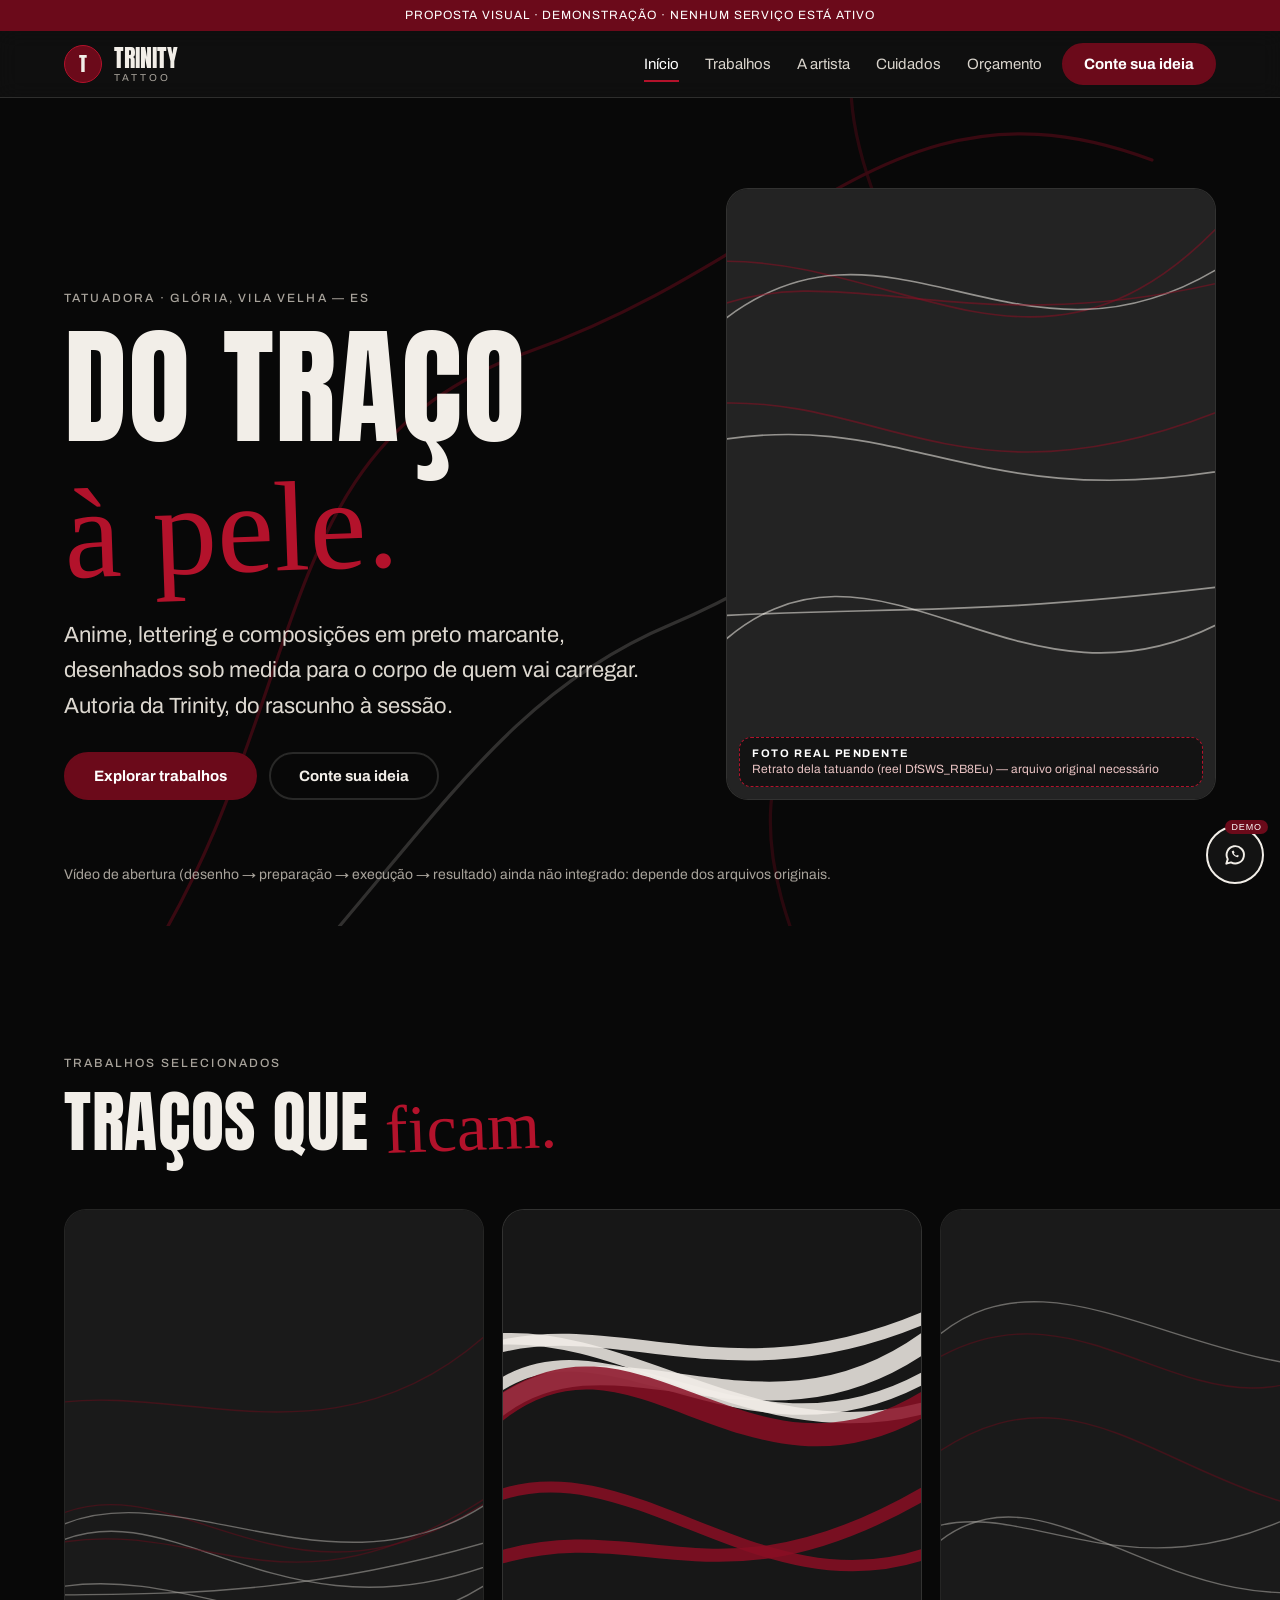
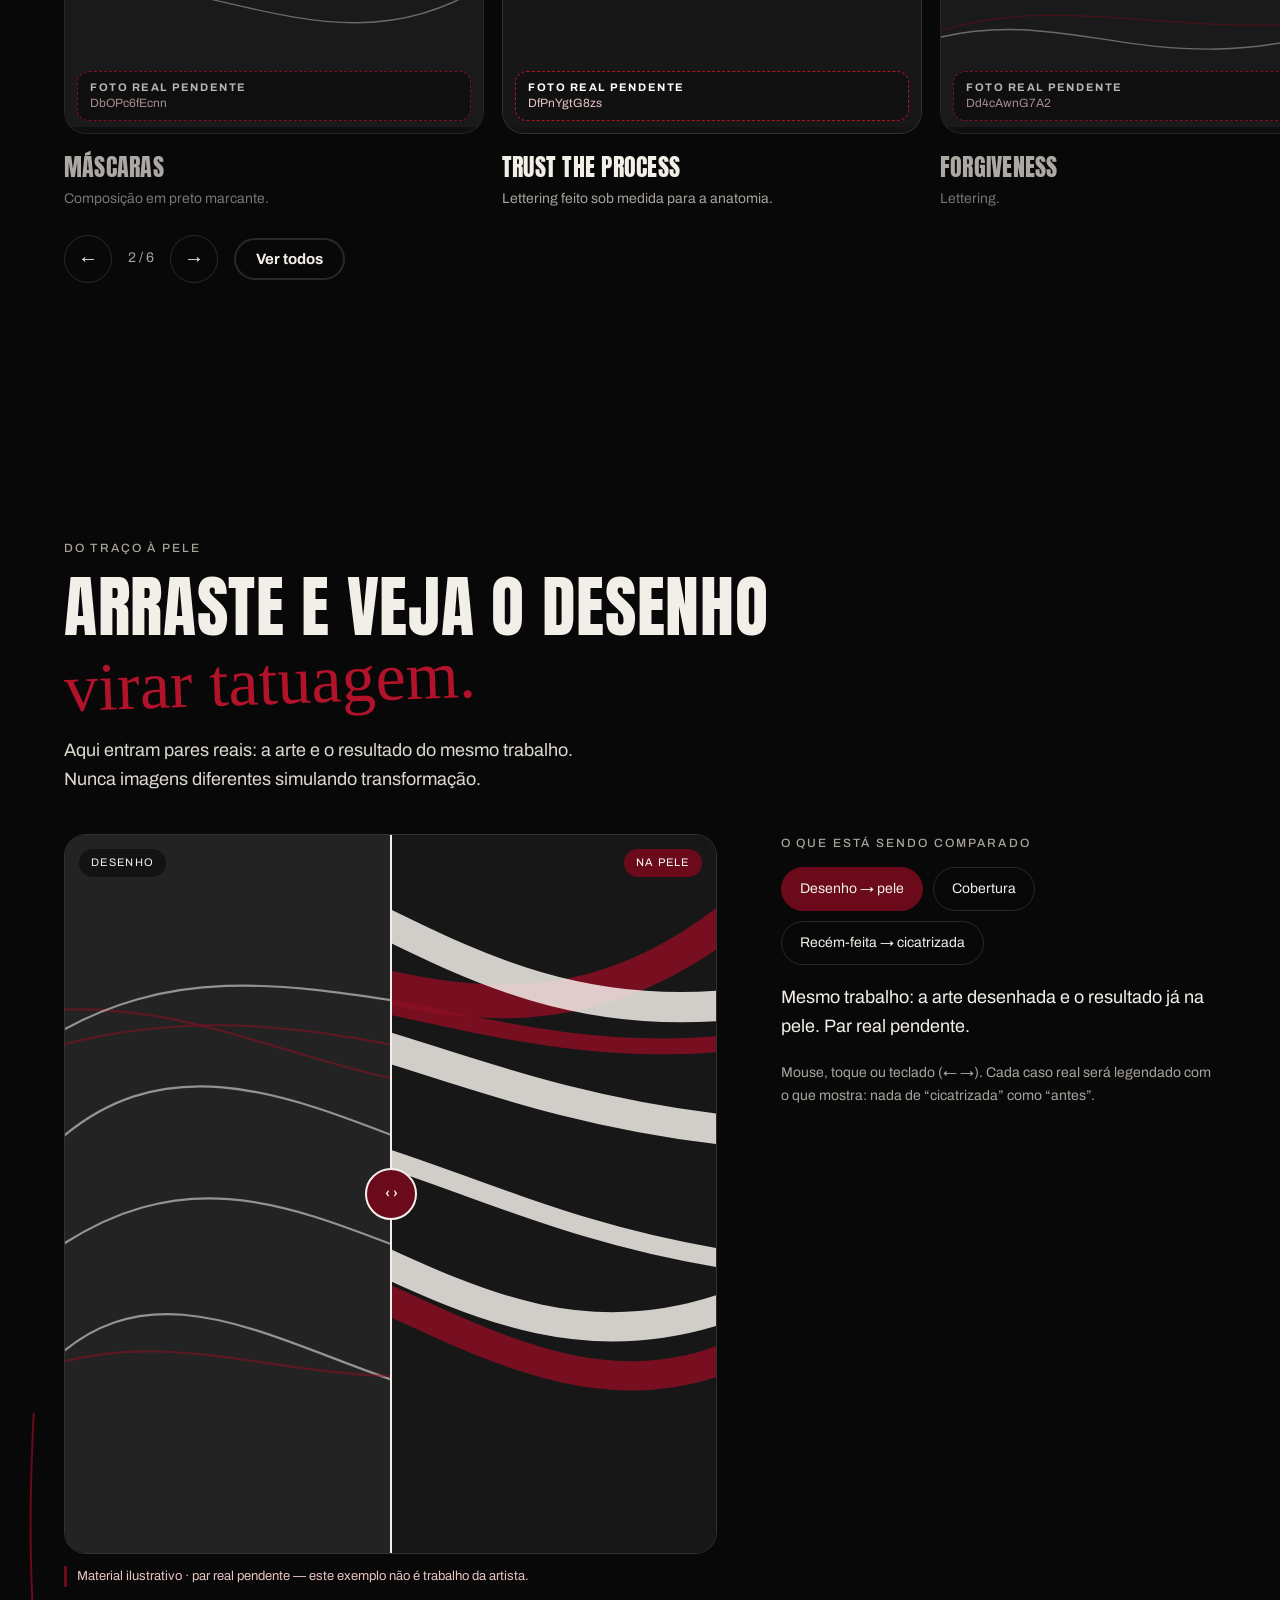
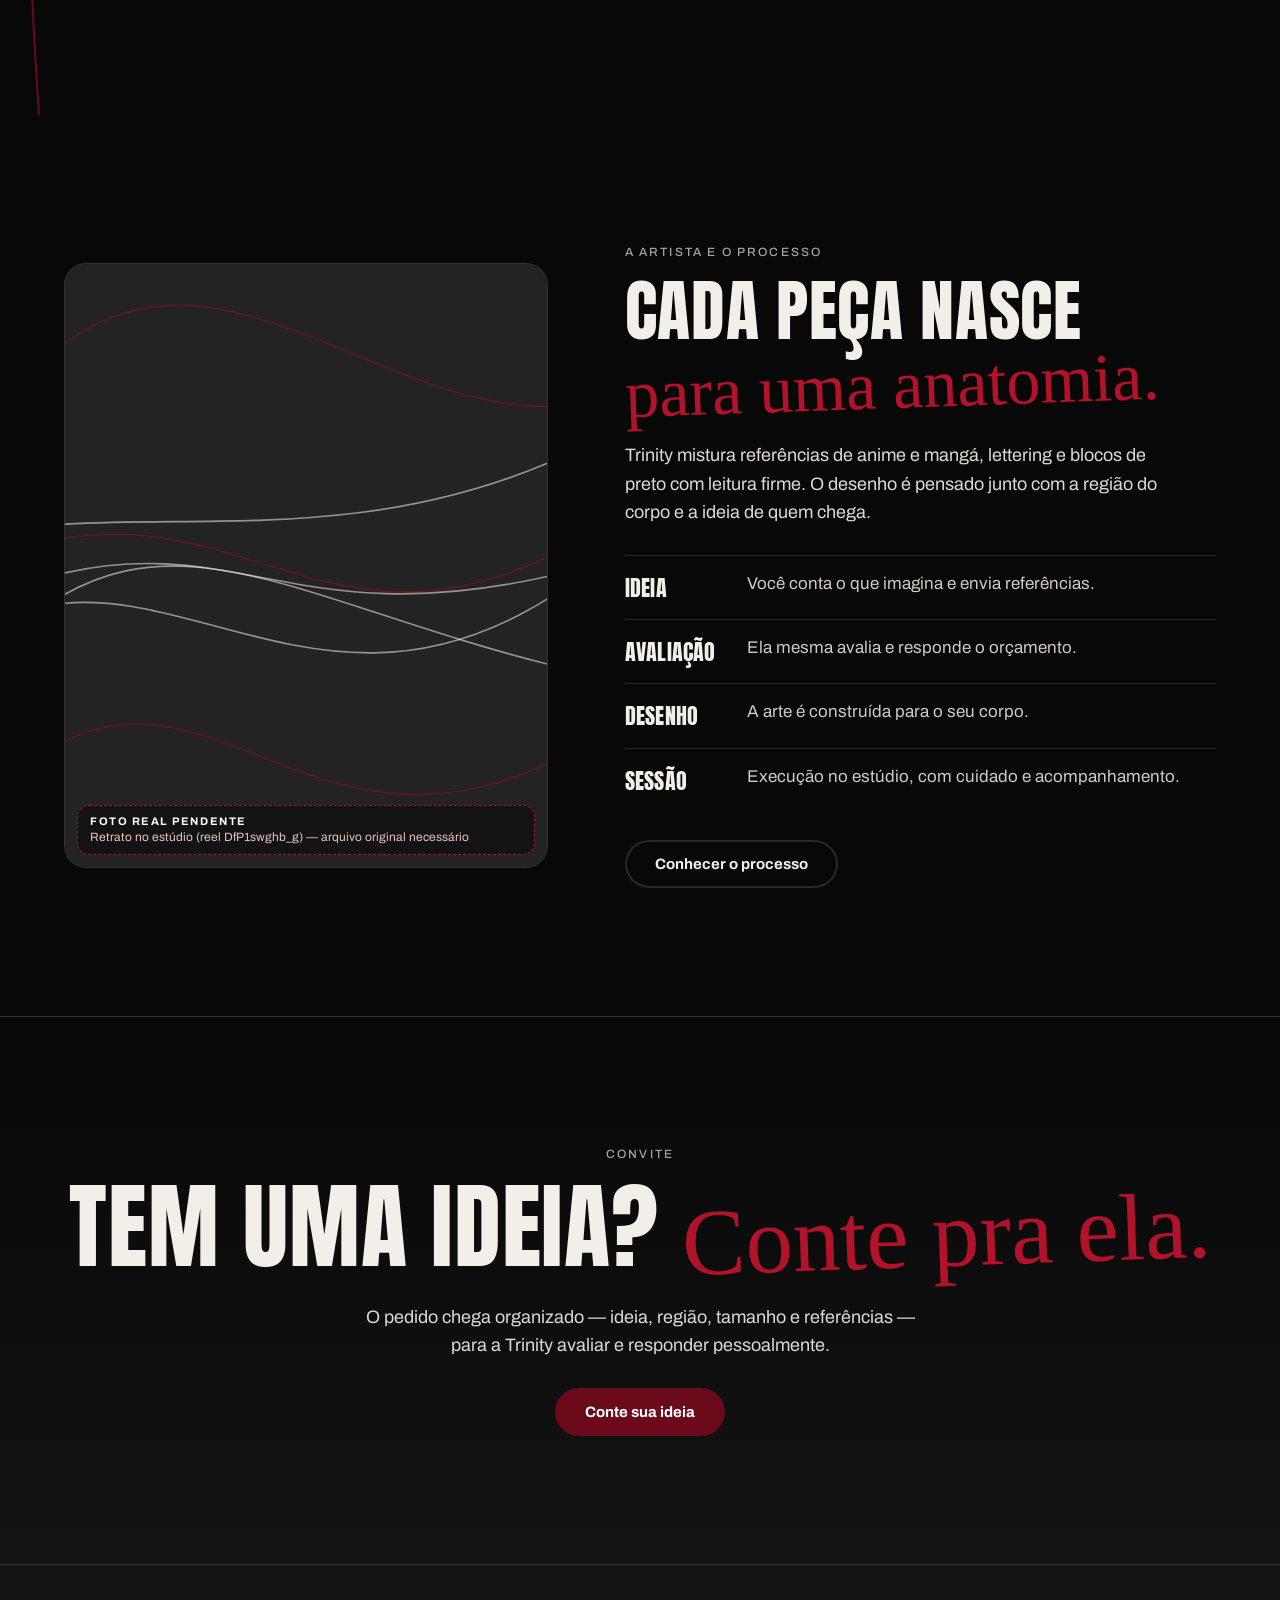
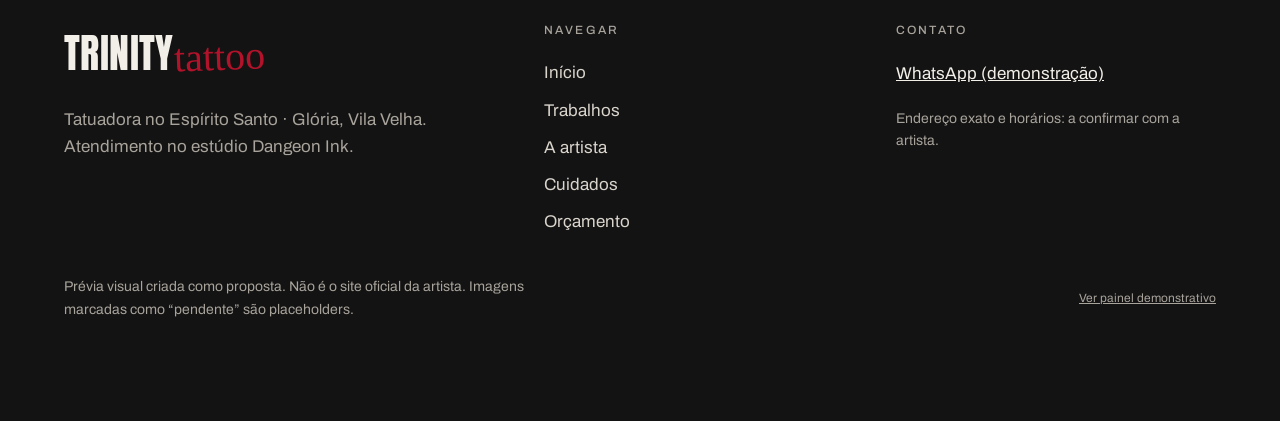
==== site/index.html @ e9e805b1 "Prévia navegável da Trinity: proposta visual 'Do traço à pele' (sem serviços ativos) Co-Authored-By:" ====
<!doctype html>
<html lang="pt-BR">
<head>
<meta charset="utf-8">
<meta name="viewport" content="width=device-width,initial-scale=1,viewport-fit=cover">
<meta name="robots" content="noindex,nofollow,noarchive">
<meta name="description" content="Prévia visual — proposta de site para a tatuadora Trinity. Demonstração, sem serviços ativos.">
<meta name="theme-color" content="#0a0a0a">
<title>Do traço à pele · Trinity (prévia)</title>
<link rel="preconnect" href="https://fonts.googleapis.com"><link rel="preconnect" href="https://fonts.gstatic.com" crossorigin>
<link href="https://fonts.googleapis.com/css2?family=Anton&family=Archivo:wght@400;500;700&family=Permanent+Marker&display=swap" rel="stylesheet">
<link rel="stylesheet" href="css/style.css">
</head>
<body class="">
<a class="skip" href="#main">Pular para o conteúdo</a>
<div class="demo-strip" role="note">Proposta visual · demonstração · nenhum serviço está ativo</div>
<header class="site-header">
  <a class="brand" href="index.html" aria-label="Trinity — início"><span class="brand-mark" aria-hidden="true">T</span><span>Trinity<small>tattoo</small></span></a>
  <nav class="nav" id="nav" aria-label="Principal"><a href="index.html" aria-current="page">Início</a><a href="trabalhos.html">Trabalhos</a><a href="artista.html">A artista</a><a href="cuidados.html">Cuidados</a><a href="orcamento.html">Orçamento</a></nav>
  <a class="btn btn-sm hide-m" href="orcamento.html">Conte sua ideia</a>
  <button class="menu-btn" id="menuBtn" aria-expanded="false" aria-controls="nav" aria-label="Abrir menu"><span></span><span></span></button>
</header>
<main id="main">

<section class="hero" id="inicio">
  <svg class="hero-lines" viewBox="0 0 800 800" aria-hidden="true" preserveAspectRatio="xMidYMid slice">
    <path class="draw" d="M80 700 C 200 520, 160 360, 330 300 S 560 120, 720 180"/>
    <path class="draw d2" d="M120 760 C 260 620, 300 520, 420 470 S 600 330, 700 360"/>
    <path class="draw d3" d="M540 80 C 500 200, 620 260, 560 400 S 440 560, 520 720"/>
    <circle class="draw d4" cx="560" cy="400" r="46"/>
  </svg>
  <div class="hero-in">
    <p class="eyebrow reveal">Tatuadora · Glória, Vila Velha — ES</p>
    <h1 class="hero-title reveal"><span>Do traço</span> <em>à pele.</em></h1>
    <p class="lead reveal">Anime, lettering e composições em preto marcante, desenhados sob medida para o corpo de quem vai carregar. Autoria da Trinity, do rascunho à sessão.</p>
    <div class="cta-row reveal"><a class="btn" href="trabalhos.html">Explorar trabalhos</a><a class="btn btn-ghost" href="orcamento.html">Conte sua ideia</a></div>
  </div>
  <figure class="hero-fig reveal" data-ph="hero" data-ph-label="Foto real pendente" data-ph-note="Retrato dela tatuando (reel DfSWS_RB8Eu) — arquivo original necessário"></figure>
  <p class="hero-note small muted">Vídeo de abertura (desenho → preparação → execução → resultado) ainda não integrado: depende dos arquivos originais.</p>
</section>

<section class="sec" id="selecao">
  <div class="sec-head"><p class="eyebrow">Trabalhos selecionados</p><h2 class="h2">Traços que <em>ficam.</em></h2></div>
  <div class="rail-wrap">
    <div class="rail" id="rail" tabindex="0" role="region" aria-label="Trabalhos selecionados, role para os lados"></div>
    <div class="rail-ctl"><button class="circle" id="railPrev" aria-label="Trabalho anterior">←</button><span class="small muted" id="railCount">1 / 6</span><button class="circle" id="railNext" aria-label="Próximo trabalho">→</button><a class="btn btn-ghost btn-sm" href="trabalhos.html">Ver todos</a></div>
  </div>
</section>

<section class="sec sketch" id="traco">
  <svg class="scroll-line" viewBox="0 0 40 1000" preserveAspectRatio="none" aria-hidden="true"><path id="scrollPath" d="M20 0 C 36 120, 4 220, 20 340 S 36 560, 20 700 S 6 880, 20 1000"/></svg>
  <div class="sec-head"><p class="eyebrow">Do traço à pele</p><h2 class="h2">Arraste e veja o desenho <em>virar tatuagem.</em></h2><p class="lead sm">Aqui entram pares reais: a arte e o resultado do mesmo trabalho. Nunca imagens diferentes simulando transformação.</p></div>
  <div class="cmp-grid">
    <div>
      <div class="cmp" id="cmp" data-pos="50">
        <div class="cmp-layer cmp-after" data-ph="cmpAfter"></div>
        <div class="cmp-layer cmp-before" data-ph="cmpBefore"></div>
        <span class="tag tag-l" id="tagL">Desenho</span><span class="tag tag-r red" id="tagR">Na pele</span>
        <div class="cmp-handle" aria-hidden="true"><span>‹ ›</span></div>
        <input class="cmp-range" type="range" min="0" max="100" value="50" aria-label="Divisor do comparador: desenho à esquerda, resultado na pele à direita">
      </div>
      <p class="badge-ill">Material ilustrativo · par real pendente — este exemplo não é trabalho da artista.</p>
    </div>
    <div class="cmp-side">
      <p class="eyebrow">O que está sendo comparado</p>
      <div class="chips" role="group" aria-label="Tipo de comparação">
        <button class="chip on" data-case="0" aria-pressed="true">Desenho → pele</button>
        <button class="chip" data-case="1" aria-pressed="false">Cobertura</button>
        <button class="chip" data-case="2" aria-pressed="false">Recém-feita → cicatrizada</button>
      </div>
      <p class="cmp-desc" id="cmpDesc"></p>
      <p class="small muted">Mouse, toque ou teclado (← →). Cada caso real será legendado com o que mostra: nada de “cicatrizada” como “antes”.</p>
    </div>
  </div>
</section>

<section class="sec split" id="artista-resumo">
  <figure class="split-fig" data-ph="portrait" data-ph-label="Foto real pendente" data-ph-note="Retrato no estúdio (reel DfP1swghb_g) — arquivo original necessário"></figure>
  <div>
    <p class="eyebrow">A artista e o processo</p>
    <h2 class="h2">Cada peça nasce <em>para uma anatomia.</em></h2>
    <p class="lead sm">Trinity mistura referências de anime e mangá, lettering e blocos de preto com leitura firme. O desenho é pensado junto com a região do corpo e a ideia de quem chega.</p>
    <ol class="steps">
      <li><b>Ideia</b><span>Você conta o que imagina e envia referências.</span></li>
      <li><b>Avaliação</b><span>Ela mesma avalia e responde o orçamento.</span></li>
      <li><b>Desenho</b><span>A arte é construída para o seu corpo.</span></li>
      <li><b>Sessão</b><span>Execução no estúdio, com cuidado e acompanhamento.</span></li>
    </ol>
    <a class="btn btn-ghost" href="artista.html">Conhecer o processo</a>
  </div>
</section>

<section class="sec cta-band">
  <p class="eyebrow">Convite</p>
  <h2 class="h2 big">Tem uma ideia? <em>Conte pra ela.</em></h2>
  <p class="lead sm">O pedido chega organizado — ideia, região, tamanho e referências — para a Trinity avaliar e responder pessoalmente.</p>
  <a class="btn" href="orcamento.html">Conte sua ideia</a>
</section>

</main>
<footer class="site-footer">
  <div class="foot-grid">
    <div><p class="foot-brand">Trinity<em> tattoo</em></p><p class="muted">Tatuadora no Espírito Santo · Glória, Vila Velha.<br>Atendimento no estúdio Dangeon Ink.</p></div>
    <div><p class="eyebrow">Navegar</p><a href="index.html" aria-current="page">Início</a><a href="trabalhos.html">Trabalhos</a><a href="artista.html">A artista</a><a href="cuidados.html">Cuidados</a><a href="orcamento.html">Orçamento</a></div>
    <div><p class="eyebrow">Contato</p><button class="linklike" data-demo="O contato por WhatsApp está em modo demonstração: nenhuma conversa é aberta.">WhatsApp (demonstração)</button><p class="muted small">Endereço exato e horários: a confirmar com a artista.</p></div>
  </div>
  <div class="foot-bottom"><p class="small muted">Prévia visual criada como proposta. Não é o site oficial da artista. Imagens marcadas como “pendente” são placeholders.</p><a class="panel-link" href="painel.html">Ver painel demonstrativo</a></div>
</footer>
<button class="wa-float" data-demo="Botão de WhatsApp em modo demonstração. Nenhuma mensagem é enviada." aria-label="WhatsApp (demonstração)"><svg viewBox="0 0 24 24" width="26" height="26" aria-hidden="true"><path fill="none" stroke="currentColor" stroke-width="1.8" stroke-linejoin="round" d="M4 20l1.3-4.2A8 8 0 1 1 8.300 18.800z"/><path fill="currentColor" d="M9 8.500c.3 2.800 2.700 5.200 5.500 5.600l1.200-1.300-1.800-.9-.8.700c-1-.4-1.800-1.200-2.200-2.200l.7-.8-.9-1.800z"/></svg><span class="wa-tag">demo</span></button>
<div class="toast" id="toast" role="status" aria-live="polite"></div>
<script src="js/app.js" defer></script>
</body>
</html>
---- site/css/style.css ----
:root{--ink:#080808;--graphite:#131313;--graphite2:#1d1d1d;--red:#6b0a1a;--red-hi:#b3122b;--paper:#f2eee8;--muted:#a8a39b;--line:rgba(242,238,232,.14);--r:22px;--gut:clamp(18px,5vw,64px);--serif:"Anton","Arial Narrow",Impact,sans-serif;--hand:"Permanent Marker","Comic Sans MS",cursive;--sans:"Archivo",system-ui,-apple-system,Segoe UI,sans-serif}
*{box-sizing:border-box}html{scroll-behavior:smooth;-webkit-text-size-adjust:100%}
body{margin:0;background:radial-gradient(1200px 600px at 80% -10%,rgba(107,10,26,.22),transparent 60%),var(--ink);color:var(--paper);font:400 17px/1.6 var(--sans);overflow-x:hidden}
img,svg{max-width:100%;display:block}a{color:inherit}
:focus-visible{outline:3px solid var(--paper);outline-offset:3px;border-radius:6px}
.skip{position:absolute;left:-999px;top:0;background:var(--paper);color:var(--ink);padding:10px 14px;z-index:200}.skip:focus{left:8px;top:8px}
.demo-strip{background:var(--red);color:#fff;text-align:center;font-size:12px;letter-spacing:.08em;text-transform:uppercase;padding:6px 12px}
.muted{color:var(--muted)}.small{font-size:14px}.red{background:var(--red)!important;color:#fff!important}
em{font-family:var(--hand);font-style:normal;font-weight:400;color:var(--red-hi);text-transform:none;letter-spacing:0;display:inline-block;transform:rotate(-2deg)}
.eyebrow{font-size:12px;letter-spacing:.18em;text-transform:uppercase;color:var(--muted);margin:0 0 14px;font-weight:500}
.h1,.h2,.h3,.hero-title,.card h3,.vw-info h2,.faq summary,.foot-brand,.steps li b,.step legend,.stats b,.timeline .n{font-family:var(--serif);text-transform:uppercase;letter-spacing:.01em;font-weight:400}.h1,.h2,.h3,.hero-title{line-height:1.02;margin:0 0 20px}
.h1{font-size:clamp(44px,8vw,104px)}.h2{font-size:clamp(34px,5.4vw,68px)}.h2.big{font-size:clamp(42px,7.4vw,96px)}.h3{font-size:30px;margin-top:36px}
.lead{font-size:clamp(18px,2.2vw,22px);max-width:60ch;color:#ddd8d0}.lead.sm{font-size:18px;max-width:56ch}
.pending{display:inline-block;font-size:13px;border:1px dashed var(--red-hi);color:#e9bcbc;padding:2px 10px;border-radius:99px;line-height:1.5}
.site-header{position:sticky;top:0;z-index:50;display:flex;align-items:center;gap:20px;padding:12px var(--gut);background:rgba(16,16,16,.88);backdrop-filter:blur(10px);border-bottom:1px solid var(--line)}
.brand{display:flex;align-items:center;gap:12px;text-decoration:none;font-family:var(--serif);text-transform:uppercase;font-size:24px;line-height:1}
.brand small{display:block;font-family:var(--sans);font-size:10px;letter-spacing:.3em;text-transform:uppercase;color:var(--muted);margin-top:3px}
.brand-mark{width:38px;height:38px;border-radius:50%;background:var(--red);border:1px solid var(--red-hi);display:grid;place-items:center;font-size:20px}
.nav{margin-left:auto;display:flex;gap:26px}.nav a{text-decoration:none;font-size:15px;padding:8px 0;position:relative;color:#d9d4cc}
.nav a::after{content:"";position:absolute;left:0;bottom:2px;height:2px;width:0;background:var(--red-hi);transition:width .3s}
.nav a:hover::after,.nav a[aria-current]::after{width:100%}.nav a[aria-current]{color:#fff}
.menu-btn{display:none;margin-left:auto;width:48px;height:48px;border:1px solid var(--line);border-radius:50%;background:transparent;cursor:pointer;position:relative}
.menu-btn span{position:absolute;left:14px;right:14px;height:2px;background:var(--paper);transition:transform .3s}.menu-btn span:first-child{top:19px}.menu-btn span:last-child{top:27px}
.menu-btn[aria-expanded=true] span:first-child{transform:translateY(4px) rotate(45deg)}.menu-btn[aria-expanded=true] span:last-child{transform:translateY(-4px) rotate(-45deg)}
.btn{display:inline-flex;align-items:center;justify-content:center;min-height:48px;padding:0 28px;border-radius:99px;background:var(--red);color:#fff;text-decoration:none;font-weight:700;font-size:15px;border:2px solid var(--red);cursor:pointer;font-family:inherit;transition:transform .25s,background .25s}
.btn:hover{background:#8a0f24;border-color:var(--red-hi);transform:translateY(-2px)}.btn-ghost{background:transparent;border-color:var(--line);color:var(--paper)}.btn-ghost:hover{background:var(--graphite);border-color:var(--paper)}
.btn-sm{min-height:42px;padding:0 20px}.cta-row{display:flex;flex-wrap:wrap;gap:12px;margin-top:28px}
.linklike{background:none;border:0;color:var(--paper);text-decoration:underline;font:inherit;cursor:pointer;padding:6px 0;text-align:left}
.sec{padding:clamp(64px,10vw,140px) var(--gut);position:relative}.sec.tight{padding-top:24px}
.sec-head{max-width:900px;margin-bottom:40px}
.hero{position:relative;min-height:calc(100svh - 140px);display:grid;grid-template-columns:1.1fr .9fr;gap:var(--gut);align-items:end;padding:clamp(40px,7vw,90px) var(--gut) 40px;overflow:hidden}
.hero-lines{position:absolute;inset:0;width:100%;height:100%;opacity:.5;pointer-events:none}
.draw{fill:none;stroke:var(--red);stroke-width:2;stroke-linecap:round;stroke-dasharray:1600;stroke-dashoffset:1600;animation:draw 3.6s .3s ease forwards}.d2{animation-delay:.9s;stroke:var(--paper);opacity:.35}.d3{animation-delay:1.4s;opacity:.7}.d4{animation-delay:2s}
@keyframes draw{to{stroke-dashoffset:0}}
.hero-in{position:relative;z-index:2}.hero-title{font-size:clamp(56px,10vw,150px);margin-bottom:24px}.hero-title span{display:inline-block}
.hero-fig{position:relative;z-index:2;margin:0;aspect-ratio:4/5;border-radius:var(--r);overflow:hidden;border:1px solid var(--line)}
.hero-note{grid-column:1/-1;position:relative;z-index:2;margin:0}
[data-ph]{position:relative;background:var(--graphite);overflow:hidden}[data-ph] svg{width:100%;height:100%}
.ph-tag{position:absolute;left:12px;bottom:12px;right:12px;background:rgba(16,16,16,.82);border:1px dashed var(--red-hi);border-radius:12px;padding:8px 12px;font-size:12px;line-height:1.4;color:#e9c3c3}.ph-tag b{display:block;font-size:11px;letter-spacing:.14em;text-transform:uppercase;color:#fff}
.rail-wrap{margin:0 calc(var(--gut)*-1)}
.rail{display:flex;gap:18px;overflow-x:auto;scroll-snap-type:x mandatory;padding:6px var(--gut) 24px;scrollbar-width:thin;scrollbar-color:var(--red) transparent;touch-action:pan-x pan-y;-webkit-overflow-scrolling:touch;cursor:grab}
.rail.drag{cursor:grabbing;scroll-snap-type:none}
.card{flex:0 0 min(78vw,420px);scroll-snap-align:center;text-align:left;background:none;border:0;padding:0;color:inherit;font:inherit;cursor:pointer;opacity:.7;transition:opacity .3s}.card.active,.card:hover,.card:focus-visible{opacity:1}
.card figure{position:relative;background:var(--graphite);margin:0;aspect-ratio:4/5;border-radius:var(--r);overflow:hidden;border:1px solid var(--line)}
.card h3{font-size:24px;margin:14px 0 2px}.card p{margin:0;color:var(--muted);font-size:14px}
.rail-ctl{display:flex;align-items:center;gap:16px;padding:0 var(--gut);flex-wrap:wrap}
.circle{width:48px;height:48px;border-radius:50%;border:1px solid var(--line);background:transparent;color:var(--paper);font-size:20px;cursor:pointer}.circle:hover{background:var(--red);border-color:var(--red)}
.sketch{overflow:hidden}.scroll-line{position:absolute;left:clamp(6px,2vw,24px);top:0;height:100%;width:30px;pointer-events:none}
.scroll-line path{fill:none;stroke:var(--red);stroke-width:2;vector-effect:non-scaling-stroke}
.cmp-grid{display:grid;grid-template-columns:1.2fr .8fr;gap:clamp(24px,5vw,64px);align-items:start}
.cmp{position:relative;aspect-ratio:4/5;max-height:80vh;width:100%;border-radius:var(--r);overflow:hidden;border:1px solid var(--line);touch-action:pan-y;user-select:none;-webkit-user-select:none;background:var(--graphite)}
.cmp-layer{position:absolute;inset:0}.cmp-before{clip-path:inset(0 50% 0 0)}
.tag{position:absolute;top:14px;padding:5px 12px;border-radius:99px;background:rgba(16,16,16,.8);font-size:11px;letter-spacing:.12em;text-transform:uppercase;z-index:3}.tag-l{left:14px}.tag-r{right:14px}
.cmp-handle{position:absolute;top:0;bottom:0;left:50%;width:2px;background:var(--paper);z-index:3;pointer-events:none}
.cmp-handle span{position:absolute;top:50%;left:50%;transform:translate(-50%,-50%);width:52px;height:52px;border-radius:50%;background:var(--red);border:2px solid var(--paper);display:grid;place-items:center;font-size:14px;font-weight:700}
.cmp-range{position:absolute;inset:0;width:100%;height:100%;opacity:0;margin:0;cursor:ew-resize;z-index:4;touch-action:pan-y}
.cmp:focus-within{outline:3px solid var(--paper);outline-offset:3px}
.badge-ill{margin:12px 0 0;font-size:13px;color:#e9c3c3;border-left:3px solid var(--red);padding-left:10px}
.chips{display:flex;flex-wrap:wrap;gap:10px;margin-bottom:18px}.chip{min-height:44px;padding:0 18px;border-radius:99px;border:1px solid var(--line);background:transparent;color:var(--paper);font:inherit;font-size:14px;cursor:pointer}.chip.on{background:var(--red);border-color:var(--red)}
.cmp-desc{font-size:18px;min-height:3.4em}
.split{display:grid;grid-template-columns:.9fr 1.1fr;gap:clamp(28px,6vw,90px);align-items:center}.split-fig{margin:0;aspect-ratio:4/5;border-radius:var(--r);border:1px solid var(--line);overflow:hidden}
.steps{list-style:none;padding:0;margin:28px 0;display:grid;gap:0}.steps li{display:grid;grid-template-columns:110px 1fr;gap:12px;padding:14px 0;border-top:1px solid var(--line);counter-increment:s}.steps li b{font-size:22px}.steps span{color:#cfcac2}
.cta-band{text-align:center;background:linear-gradient(180deg,var(--ink),var(--graphite));border-top:1px solid var(--line)}.cta-band .lead{margin:0 auto 28px}
.page-head{padding:clamp(48px,8vw,110px) var(--gut) 24px}
.works{display:grid;grid-template-columns:repeat(12,1fr);gap:18px}.works .card{opacity:1;grid-column:span 4}.works .card:nth-child(3n+1){grid-column:span 5}.works .card:nth-child(3n+2){grid-column:span 4;margin-top:60px}.works .card:nth-child(3n){grid-column:span 3}
.timeline{list-style:none;margin:0;padding:0;display:grid;grid-template-columns:repeat(4,1fr);gap:20px}.timeline li{border-top:2px solid var(--red);padding-top:14px}.timeline .n{font-family:var(--serif);font-size:44px;color:var(--red-hi)}.timeline h3{margin:6px 0;font-size:20px}.timeline p{color:#cfcac2;font-size:15px}
.faq-wrap{max-width:860px}.faq{border-top:1px solid var(--line);padding:4px 0}.faq summary{cursor:pointer;min-height:56px;display:flex;align-items:center;font-size:24px;list-style:none;justify-content:space-between}.faq summary::after{content:"+";color:var(--red-hi);font-family:var(--sans)}.faq[open] summary::after{content:"–"}.faq p{color:#cfcac2;margin:0 0 20px;max-width:60ch}
.form-sec{max-width:820px}.demo-box{border:1px dashed var(--red-hi);background:rgba(165,29,50,.12);padding:14px 18px;border-radius:14px;font-size:15px;margin-bottom:24px}
.progress{display:flex;gap:8px;list-style:none;padding:0;margin:0 0 28px;font-size:12px;letter-spacing:.1em;text-transform:uppercase}.progress li{flex:1;padding-top:10px;border-top:3px solid var(--line);color:var(--muted)}.progress li.on{border-color:var(--red);color:var(--paper)}
.step{display:none;border:0;padding:0;margin:0}.step.on{display:grid;gap:18px}.step legend{font-size:34px;margin-bottom:16px;padding:0}
label{display:grid;gap:8px;font-size:15px;color:#ddd8d0}input:not([type=checkbox]):not([type=range]),select,textarea{font:inherit;font-size:16px;color:var(--paper);background:var(--graphite);border:1px solid var(--line);border-radius:14px;padding:14px;min-height:50px;width:100%}
.check{display:flex;align-items:center;gap:12px;min-height:48px}.check input{width:24px;height:24px;accent-color:var(--red)}
.drop{border:1px dashed var(--muted);border-radius:14px;padding:26px;text-align:center;color:var(--muted);cursor:pointer}.refs{list-style:none;margin:0;padding:0;display:flex;gap:8px;flex-wrap:wrap}.refs li{background:var(--graphite);border:1px solid var(--line);padding:6px 12px;border-radius:99px;font-size:13px}
.form-nav{display:flex;gap:12px;justify-content:space-between;margin-top:28px}.err{color:#ff9aa8;min-height:1.5em}
.review{display:grid;gap:10px;margin:0}.review div{display:grid;grid-template-columns:150px 1fr;gap:12px;border-bottom:1px solid var(--line);padding-bottom:8px}.review dt{color:var(--muted)}.review dd{margin:0}
.done{padding:20px 0}
.stats{display:grid;grid-template-columns:repeat(4,1fr);gap:14px;margin-bottom:28px}.stats div{background:var(--graphite);border-radius:18px;padding:18px}.stats b{display:block;font-size:48px;color:var(--red-hi);line-height:1}.stats span{font-size:14px;color:var(--muted)}
.tabs{display:flex;gap:8px;overflow-x:auto;margin-bottom:22px;padding-bottom:4px}.tabs button{min-height:46px;padding:0 20px;border-radius:99px;border:1px solid var(--line);background:transparent;color:var(--paper);font:inherit;cursor:pointer;white-space:nowrap}.tabs button[aria-selected=true]{background:var(--paper);color:var(--ink)}
.tabpane{display:none}.tabpane.on{display:block}
.kanban{display:grid;grid-template-columns:repeat(3,1fr);gap:16px}.col{background:var(--graphite);border-radius:18px;padding:14px}.col h3{font-size:12px;letter-spacing:.14em;text-transform:uppercase;color:var(--muted);margin:4px 4px 12px}
.req{background:var(--ink);border:1px solid var(--line);border-radius:14px;padding:14px;margin-bottom:10px}.req b{display:block}.req p{margin:4px 0 8px;font-size:14px;color:#cfcac2}.meta{display:flex;gap:6px;flex-wrap:wrap}.meta span{font-size:11px;background:var(--graphite2);padding:2px 9px;border-radius:99px}.meta .hot{background:var(--red)}
.cal{display:grid;grid-template-columns:repeat(7,1fr);gap:6px}.cal .dow{font-size:11px;color:var(--muted);text-align:center;text-transform:uppercase}.cal .day{min-height:64px;background:var(--graphite);border-radius:10px;padding:6px;font-size:12px;position:relative}.cal .day.s{background:var(--red)}.cal .day.b{background:repeating-linear-gradient(45deg,var(--graphite),var(--graphite) 6px,#303030 6px,#303030 12px);color:var(--muted)}.cal .day i{display:block;font-style:normal;font-size:10px;margin-top:4px;line-height:1.2}
.draws{display:grid;grid-template-columns:repeat(2,1fr);gap:16px}.dr{background:var(--graphite);border-radius:18px;padding:18px}.stg{display:flex;gap:6px;margin-top:12px}.stg i{flex:1;height:6px;border-radius:9px;background:var(--graphite2)}.stg i.on{background:var(--red)}.stl{display:flex;justify-content:space-between;font-size:11px;color:var(--muted);margin-top:6px}
.blocks{display:grid;grid-template-columns:repeat(auto-fill,minmax(150px,1fr));gap:10px}.blk{min-height:56px;border-radius:14px;border:1px solid var(--line);background:var(--graphite);color:var(--paper);font:inherit;cursor:pointer;padding:10px}.blk[aria-pressed=true]{background:repeating-linear-gradient(45deg,var(--graphite),var(--graphite) 6px,#3a1017 6px,#3a1017 12px);border-color:var(--red)}
.site-footer{border-top:1px solid var(--line);padding:56px var(--gut) 100px;background:var(--graphite)}.foot-grid{display:grid;grid-template-columns:1.4fr 1fr 1fr;gap:32px}.foot-grid a{display:block;text-decoration:none;padding:5px 0;color:#d9d4cc}.foot-brand{font-size:40px;margin:0}
.foot-bottom{margin-top:36px;display:flex;justify-content:space-between;gap:16px;flex-wrap:wrap;align-items:center}.foot-bottom p{margin:0;max-width:60ch}.panel-link{font-size:12px;color:var(--muted);text-decoration:underline}
.wa-float{position:fixed;right:16px;bottom:calc(16px + env(safe-area-inset-bottom));z-index:60;width:58px;height:58px;border-radius:50%;border:2px solid var(--paper);background:var(--graphite);color:var(--paper);cursor:pointer;display:grid;place-items:center}
.wa-tag{position:absolute;top:-8px;right:-6px;background:var(--red);color:#fff;font-size:9px;letter-spacing:.1em;text-transform:uppercase;padding:2px 6px;border-radius:99px}
.toast{position:fixed;left:50%;bottom:90px;transform:translate(-50%,20px);background:var(--paper);color:var(--ink);padding:12px 20px;border-radius:14px;max-width:min(92vw,440px);font-size:14px;opacity:0;pointer-events:none;transition:.3s;z-index:90}.toast.on{opacity:1;transform:translate(-50%,0)}
dialog.viewer{border:0;padding:0;background:var(--ink);color:var(--paper);width:min(1100px,96vw);max-height:94svh;border-radius:var(--r);overflow:auto}dialog::backdrop{background:rgba(0,0,0,.8)}
.vw{display:grid;grid-template-columns:1.1fr .9fr}.vw figure{margin:0;min-height:300px;aspect-ratio:4/5;position:relative}.vw-info{padding:28px;display:flex;flex-direction:column;gap:10px}.vw-info h2{font-size:36px;margin:0}.vw-nav{display:flex;gap:10px;margin-top:auto;align-items:center}.vw-close{position:absolute;top:10px;right:10px;z-index:5;background:var(--ink)}
.reveal{opacity:0;transform:translateY(26px);transition:opacity .8s,transform .8s}.reveal.in{opacity:1;transform:none}
@media (max-width:900px){.nav{position:fixed;inset:var(--hh,100px) 0 auto 0;flex-direction:column;gap:0;background:var(--ink);padding:10px var(--gut) 24px;border-bottom:1px solid var(--line);transform:translateY(-12px);opacity:0;visibility:hidden;transition:.25s;margin:0}.nav.open{transform:none;opacity:1;visibility:visible}.nav a{padding:16px 0;font-size:20px;border-bottom:1px solid var(--line)}.menu-btn{display:block}.hide-m{display:none}
.hero,.split,.cmp-grid,.vw{grid-template-columns:1fr}.hero-fig{aspect-ratio:4/4}.timeline,.stats,.draws,.kanban,.foot-grid{grid-template-columns:1fr 1fr}.works{grid-template-columns:1fr 1fr}.works .card,.works .card:nth-child(n){grid-column:auto;margin-top:0}.steps li{grid-template-columns:90px 1fr}}
@media (max-width:560px){body{font-size:16px}.timeline,.draws,.kanban,.foot-grid{grid-template-columns:1fr}.works{grid-template-columns:1fr}.stats{grid-template-columns:1fr 1fr}.cal{gap:3px}.cal .day{min-height:48px;padding:3px;font-size:10px}.cal .day i{display:none}.review div{grid-template-columns:1fr;gap:2px}.cta-row .btn{flex:1 1 100%}.scroll-line{display:none}.demo-strip{font-size:10px}}
@media (prefers-reduced-motion:reduce){*{animation:none!important;transition:none!important;scroll-behavior:auto!important}.draw{stroke-dashoffset:0}.reveal{opacity:1;transform:none}}
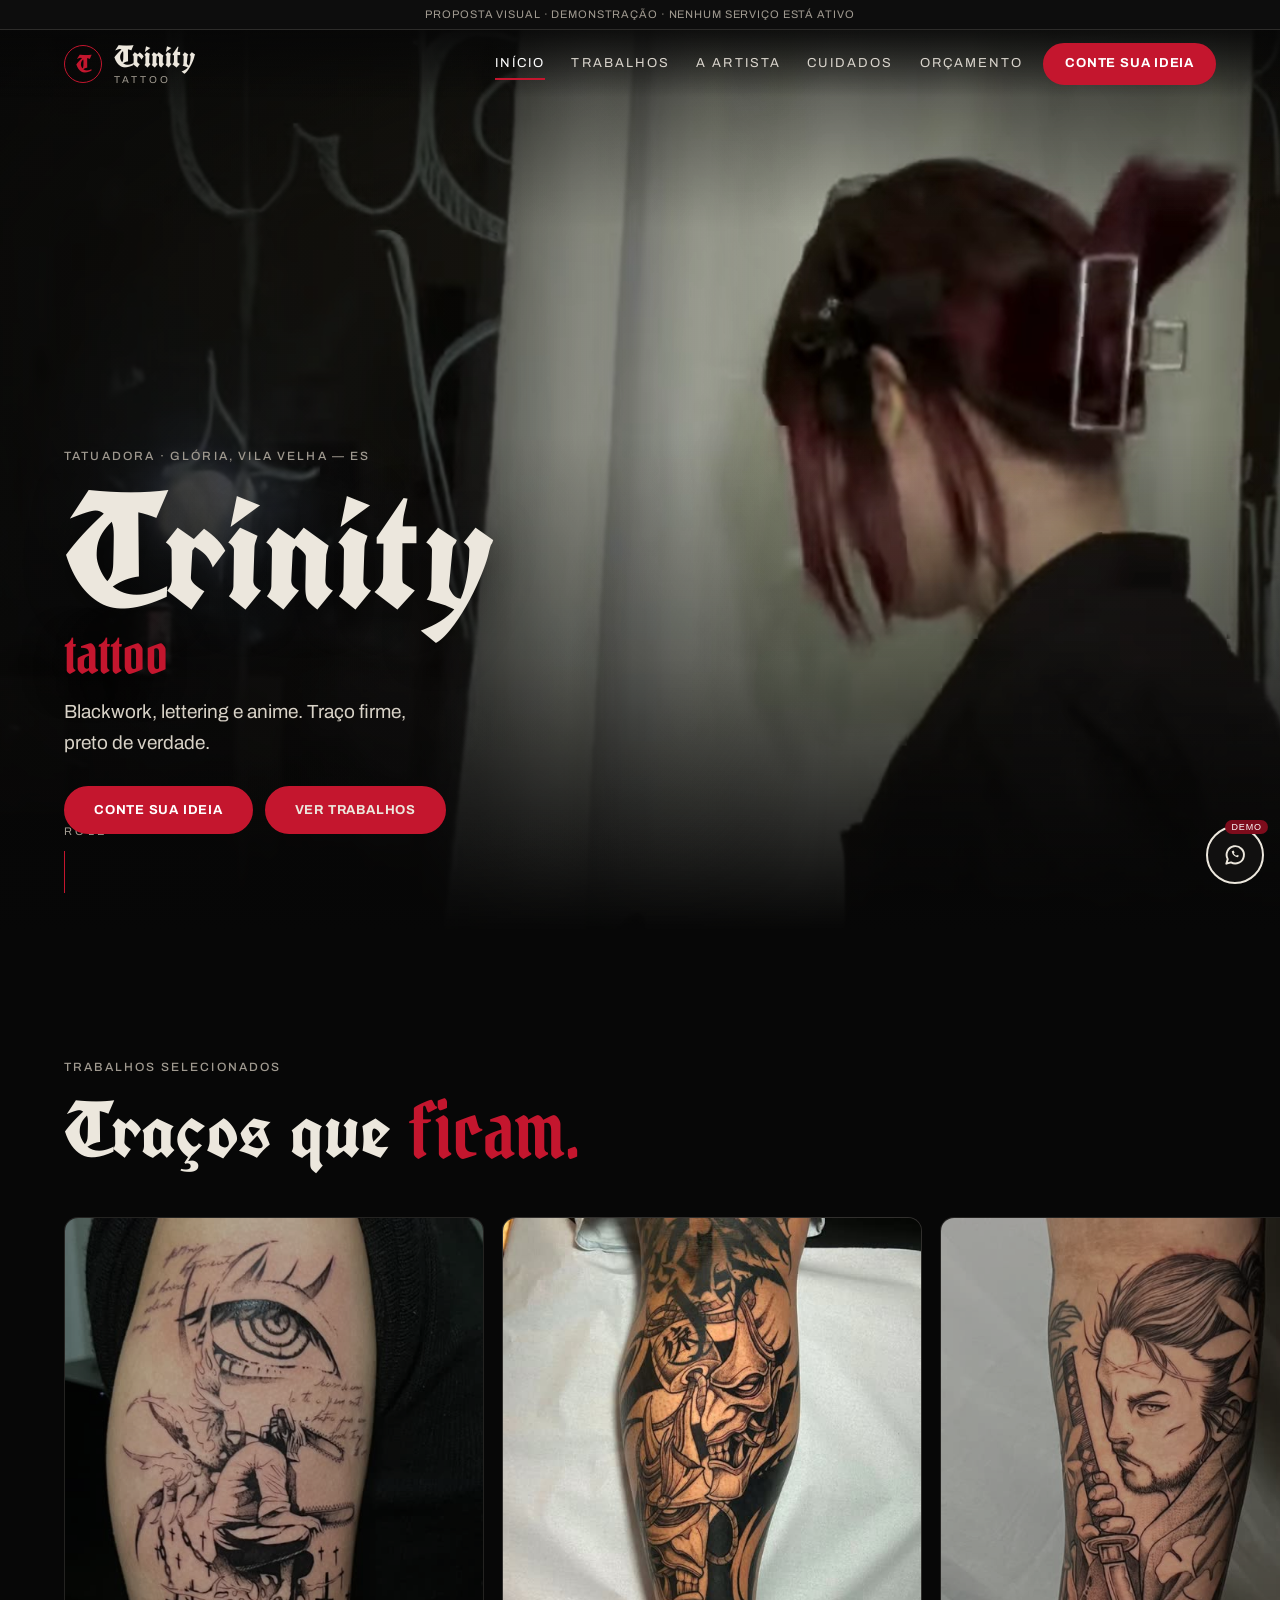
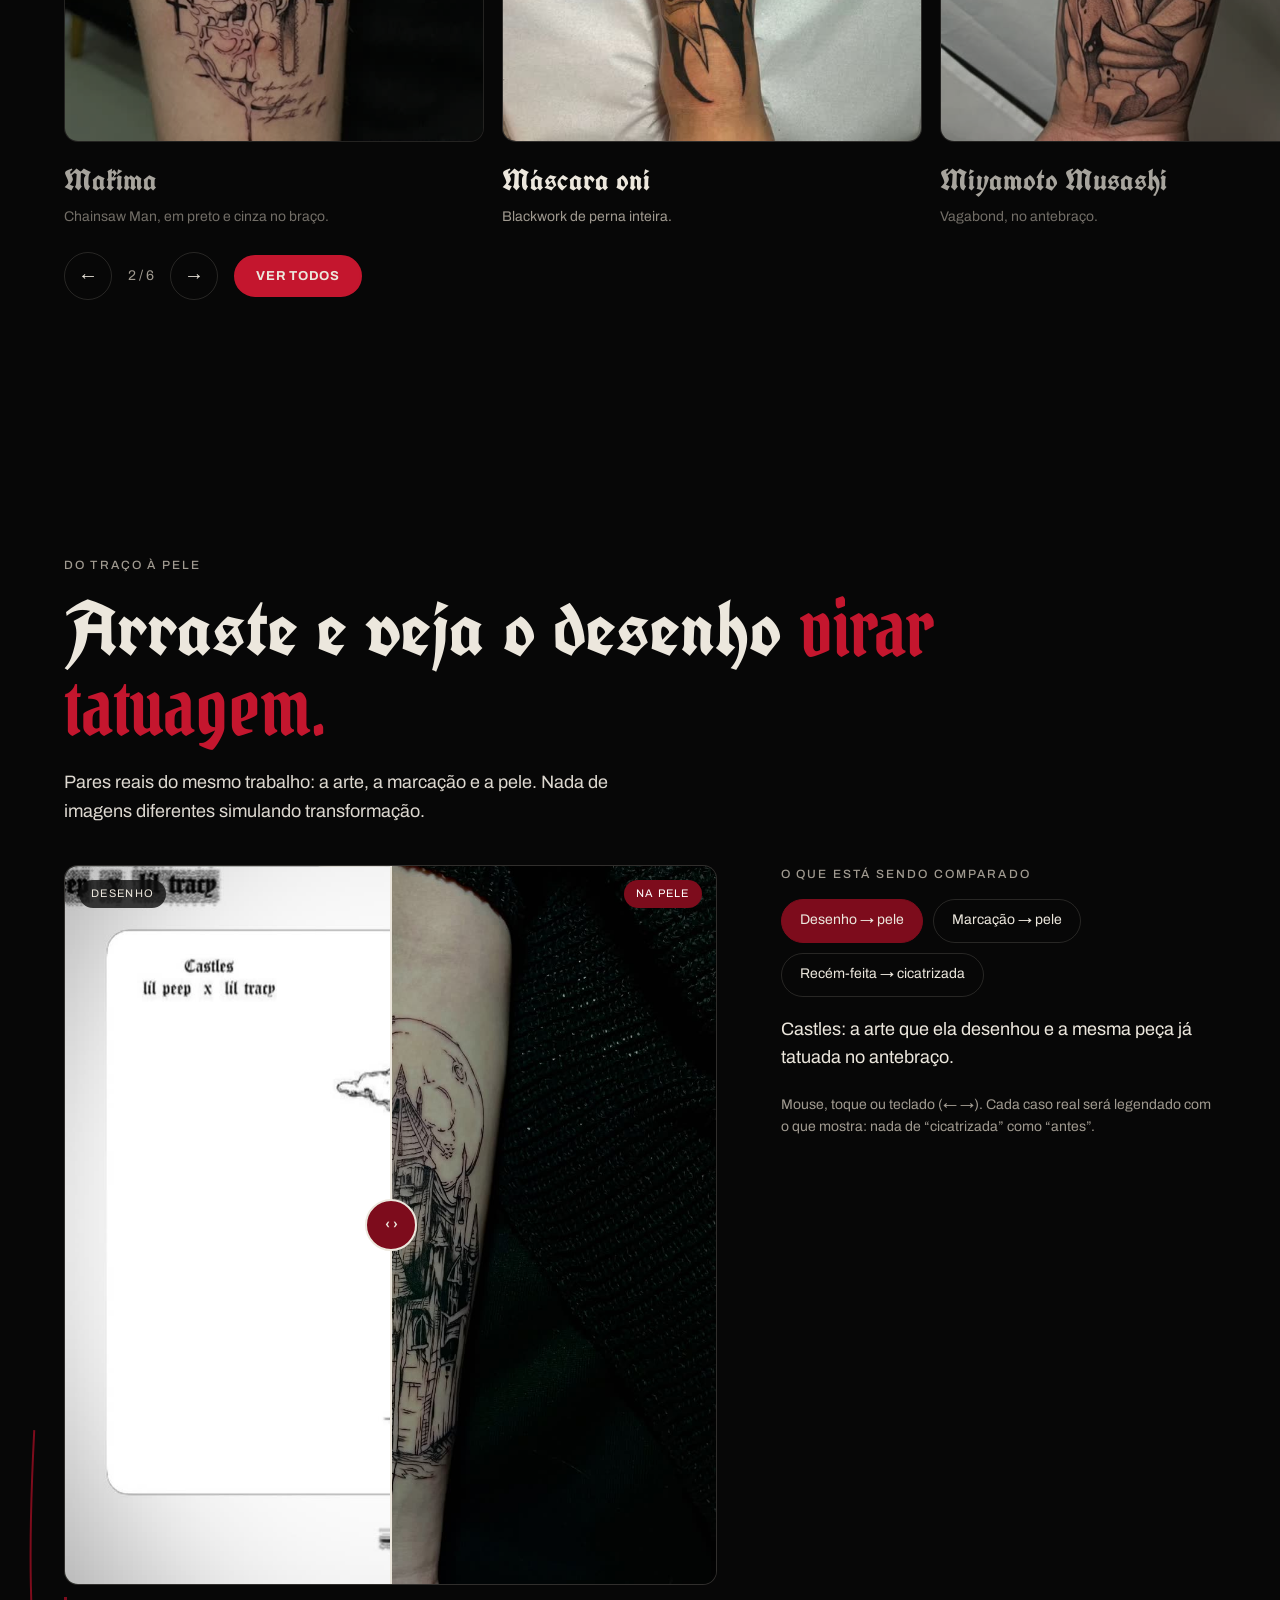
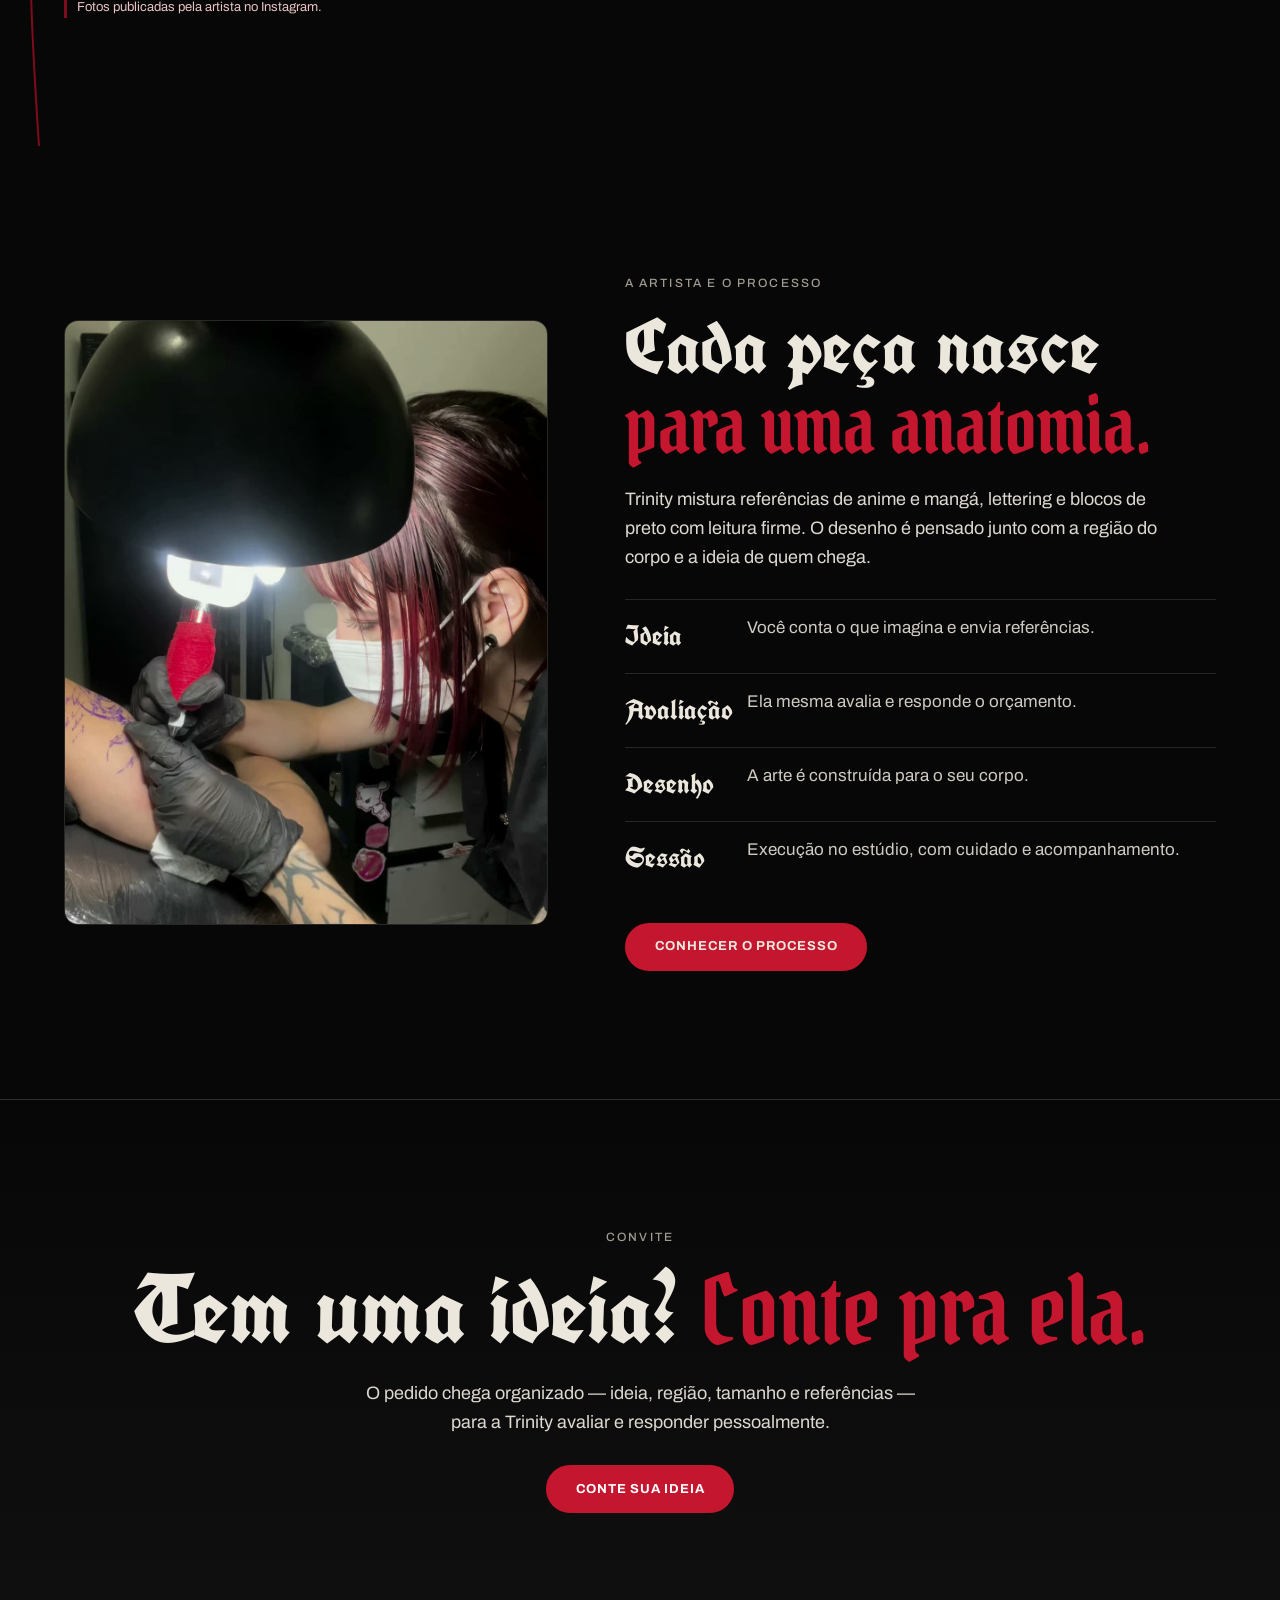
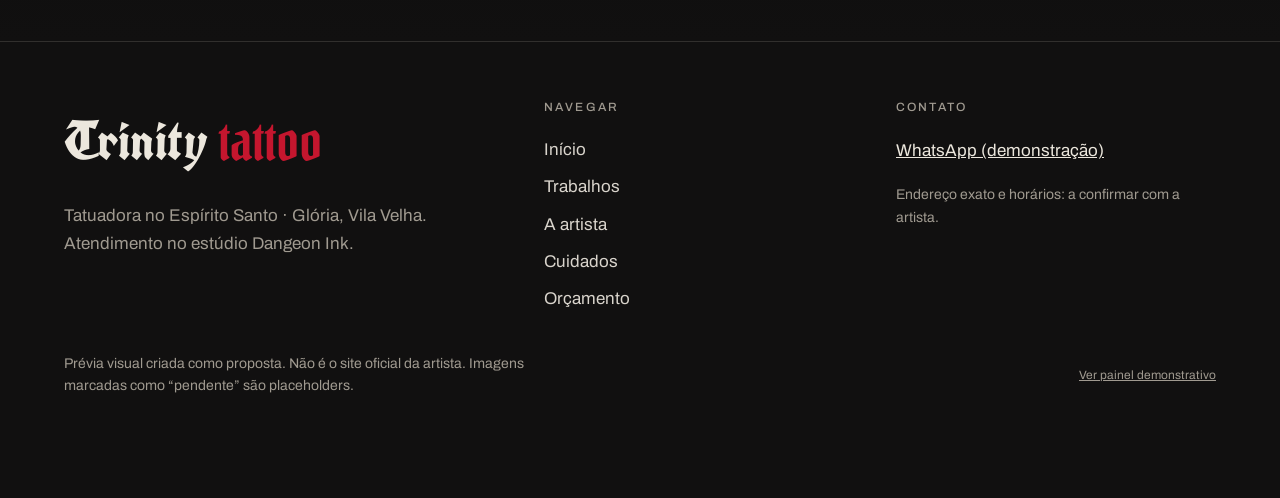
==== commit 8cbe8012: "Redesign gotico: abertura em video real, portfolio com trabalhos reais e pares antes/depois" ====
--- a/site/index.html
+++ b/site/index.html
@@ -8,7 +8,7 @@
 <meta name="theme-color" content="#0a0a0a">
 <title>Do traço à pele · Trinity (prévia)</title>
 <link rel="preconnect" href="https://fonts.googleapis.com"><link rel="preconnect" href="https://fonts.gstatic.com" crossorigin>
-<link href="https://fonts.googleapis.com/css2?family=Anton&family=Archivo:wght@400;500;700&family=Permanent+Marker&display=swap" rel="stylesheet">
+<link href="https://fonts.googleapis.com/css2?family=Archivo:wght@400;500;700&family=Pirata+One&family=UnifrakturCook:wght@700&display=swap" rel="stylesheet">
 <link rel="stylesheet" href="css/style.css">
 </head>
 <body class="">
@@ -23,20 +23,25 @@
 <main id="main">
 
 <section class="hero" id="inicio">
-  <svg class="hero-lines" viewBox="0 0 800 800" aria-hidden="true" preserveAspectRatio="xMidYMid slice">
-    <path class="draw" d="M80 700 C 200 520, 160 360, 330 300 S 560 120, 720 180"/>
-    <path class="draw d2" d="M120 760 C 260 620, 300 520, 420 470 S 600 330, 700 360"/>
-    <path class="draw d3" d="M540 80 C 500 200, 620 260, 560 400 S 440 560, 520 720"/>
-    <circle class="draw d4" cx="560" cy="400" r="46"/>
-  </svg>
-  <div class="hero-in">
-    <p class="eyebrow reveal">Tatuadora · Glória, Vila Velha — ES</p>
-    <h1 class="hero-title reveal"><span>Do traço</span> <em>à pele.</em></h1>
-    <p class="lead reveal">Anime, lettering e composições em preto marcante, desenhados sob medida para o corpo de quem vai carregar. Autoria da Trinity, do rascunho à sessão.</p>
-    <div class="cta-row reveal"><a class="btn" href="trabalhos.html">Explorar trabalhos</a><a class="btn btn-ghost" href="orcamento.html">Conte sua ideia</a></div>
+  <img class="hero-bg" src="media/abertura-capa.jpg" alt="" aria-hidden="true">
+  <div class="hero-shade" aria-hidden="true"></div>
+  <div class="hero-grid">
+    <div class="hero-in">
+      <p class="eyebrow">Tatuadora · Glória, Vila Velha — ES</p>
+      <h1 class="hero-title">Trinity<small>tattoo</small></h1>
+      <p class="hero-sub">Blackwork, lettering e anime. Traço firme, preto de verdade.</p>
+      <div class="cta-row"><a class="btn" href="orcamento.html">Conte sua ideia</a><a class="btn btn-ghost" href="trabalhos.html">Ver trabalhos</a></div>
+    </div>
+    <div class="hero-frame">
+      <video id="heroVid" autoplay muted loop playsinline preload="auto" poster="media/abertura-capa.jpg" aria-label="Trinity no estúdio: desenho, preparação e execução da tatuagem. Vídeo em loop, sem som.">
+        <source media="(max-width: 900px)" src="media/abertura-mobile.webm" type="video/webm">
+        <source media="(max-width: 900px)" src="media/abertura-mobile.mp4" type="video/mp4">
+        <source src="media/abertura-desktop.webm" type="video/webm">
+        <source src="media/abertura-desktop.mp4" type="video/mp4">
+      </video>
+    </div>
   </div>
-  <figure class="hero-fig reveal" data-ph="hero" data-ph-label="Foto real pendente" data-ph-note="Retrato dela tatuando (reel DfSWS_RB8Eu) — arquivo original necessário"></figure>
-  <p class="hero-note small muted">Vídeo de abertura (desenho → preparação → execução → resultado) ainda não integrado: depende dos arquivos originais.</p>
+  <p class="hero-cue">Role</p>
 </section>
 
 <section class="sec" id="selecao">
@@ -49,23 +54,23 @@
 
 <section class="sec sketch" id="traco">
   <svg class="scroll-line" viewBox="0 0 40 1000" preserveAspectRatio="none" aria-hidden="true"><path id="scrollPath" d="M20 0 C 36 120, 4 220, 20 340 S 36 560, 20 700 S 6 880, 20 1000"/></svg>
-  <div class="sec-head"><p class="eyebrow">Do traço à pele</p><h2 class="h2">Arraste e veja o desenho <em>virar tatuagem.</em></h2><p class="lead sm">Aqui entram pares reais: a arte e o resultado do mesmo trabalho. Nunca imagens diferentes simulando transformação.</p></div>
+  <div class="sec-head"><p class="eyebrow">Do traço à pele</p><h2 class="h2">Arraste e veja o desenho <em>virar tatuagem.</em></h2><p class="lead sm">Pares reais do mesmo trabalho: a arte, a marcação e a pele. Nada de imagens diferentes simulando transformação.</p></div>
   <div class="cmp-grid">
     <div>
       <div class="cmp" id="cmp" data-pos="50">
-        <div class="cmp-layer cmp-after" data-ph="cmpAfter"></div>
-        <div class="cmp-layer cmp-before" data-ph="cmpBefore"></div>
+        <div class="cmp-layer cmp-after"></div>
+        <div class="cmp-layer cmp-before"></div>
         <span class="tag tag-l" id="tagL">Desenho</span><span class="tag tag-r red" id="tagR">Na pele</span>
         <div class="cmp-handle" aria-hidden="true"><span>‹ ›</span></div>
         <input class="cmp-range" type="range" min="0" max="100" value="50" aria-label="Divisor do comparador: desenho à esquerda, resultado na pele à direita">
       </div>
-      <p class="badge-ill">Material ilustrativo · par real pendente — este exemplo não é trabalho da artista.</p>
+      <p class="badge-ill">Fotos publicadas pela artista no Instagram.</p>
     </div>
     <div class="cmp-side">
       <p class="eyebrow">O que está sendo comparado</p>
       <div class="chips" role="group" aria-label="Tipo de comparação">
         <button class="chip on" data-case="0" aria-pressed="true">Desenho → pele</button>
-        <button class="chip" data-case="1" aria-pressed="false">Cobertura</button>
+        <button class="chip" data-case="1" aria-pressed="false">Marcação → pele</button>
         <button class="chip" data-case="2" aria-pressed="false">Recém-feita → cicatrizada</button>
       </div>
       <p class="cmp-desc" id="cmpDesc"></p>
@@ -75,7 +80,7 @@
 </section>
 
 <section class="sec split" id="artista-resumo">
-  <figure class="split-fig" data-ph="portrait" data-ph-label="Foto real pendente" data-ph-note="Retrato no estúdio (reel DfP1swghb_g) — arquivo original necessário"></figure>
+  <figure class="split-fig"><img src="media/trabalhos/artista-estudio.jpg" alt="Trinity tatuando sob a luminária, de máscara, com a máquina vermelha" loading="lazy" decoding="async" width="1080" height="1350"></figure>
   <div>
     <p class="eyebrow">A artista e o processo</p>
     <h2 class="h2">Cada peça nasce <em>para uma anatomia.</em></h2>
@@ -109,5 +114,12 @@
 <button class="wa-float" data-demo="Botão de WhatsApp em modo demonstração. Nenhuma mensagem é enviada." aria-label="WhatsApp (demonstração)"><svg viewBox="0 0 24 24" width="26" height="26" aria-hidden="true"><path fill="none" stroke="currentColor" stroke-width="1.8" stroke-linejoin="round" d="M4 20l1.3-4.2A8 8 0 1 1 8.300 18.800z"/><path fill="currentColor" d="M9 8.500c.3 2.800 2.700 5.200 5.500 5.600l1.200-1.300-1.800-.9-.8.700c-1-.4-1.800-1.200-2.200-2.200l.7-.8-.9-1.800z"/></svg><span class="wa-tag">demo</span></button>
 <div class="toast" id="toast" role="status" aria-live="polite"></div>
 <script src="js/app.js" defer></script>
+<script>
+// Cabeçalho sólido ao rolar; vídeo parado para quem prefere menos movimento
+(function(){var h=document.querySelector('.site-header');function f(){h.classList.toggle('solid',window.scrollY>40)}f();addEventListener('scroll',f,{passive:true});
+/* o loop suave (entrada e saída pelo preto) já está no próprio vídeo; capa vertical no celular */
+var hv=document.getElementById('heroVid');if(hv&&matchMedia('(max-width: 900px)').matches){hv.poster='media/abertura-capa-mobile.jpg'}
+if(matchMedia('(prefers-reduced-motion: reduce)').matches){document.querySelectorAll('.hero video').forEach(function(v){v.removeAttribute('autoplay');v.pause()})}})();
+</script>
 </body>
 </html>
--- a/site/css/style.css
+++ b/site/css/style.css
@@ -1,4 +1,6 @@
-:root{--ink:#080808;--graphite:#131313;--graphite2:#1d1d1d;--red:#6b0a1a;--red-hi:#b3122b;--paper:#f2eee8;--muted:#a8a39b;--line:rgba(242,238,232,.14);--r:22px;--gut:clamp(18px,5vw,64px);--serif:"Anton","Arial Narrow",Impact,sans-serif;--hand:"Permanent Marker","Comic Sans MS",cursive;--sans:"Archivo",system-ui,-apple-system,Segoe UI,sans-serif}
+@font-face{font-family:"Gothik Steel";src:url("../fonts/gothik-steel.woff2") format("woff2"),url("../fonts/gothik-steel.otf") format("opentype"),url("../fonts/gothik-steel.ttf") format("truetype");font-display:swap}
+@font-face{font-family:"Sanguine Frost";src:url("../fonts/sanguine-frost.woff2") format("woff2"),url("../fonts/sanguine-frost.otf") format("opentype"),url("../fonts/sanguine-frost.ttf") format("truetype");font-display:swap}
+:root{--ink:#070707;--graphite:#111010;--graphite2:#1a1818;--red:#7d0c1c;--red-hi:#c4162e;--paper:#ece7dd;--muted:#a09a90;--line:rgba(236,231,221,.14);--r:14px;--gut:clamp(18px,5vw,64px);--serif:"Gothik Steel","UnifrakturCook","Pirata One",serif;--hand:"Sanguine Frost","Pirata One","UnifrakturCook",serif;--sans:"Archivo",system-ui,-apple-system,Segoe UI,sans-serif}
 *{box-sizing:border-box}html{scroll-behavior:smooth;-webkit-text-size-adjust:100%}
 body{margin:0;background:radial-gradient(1200px 600px at 80% -10%,rgba(107,10,26,.22),transparent 60%),var(--ink);color:var(--paper);font:400 17px/1.6 var(--sans);overflow-x:hidden}
 img,svg{max-width:100%;display:block}a{color:inherit}
@@ -93,4 +95,59 @@
 @media (max-width:900px){.nav{position:fixed;inset:var(--hh,100px) 0 auto 0;flex-direction:column;gap:0;background:var(--ink);padding:10px var(--gut) 24px;border-bottom:1px solid var(--line);transform:translateY(-12px);opacity:0;visibility:hidden;transition:.25s;margin:0}.nav.open{transform:none;opacity:1;visibility:visible}.nav a{padding:16px 0;font-size:20px;border-bottom:1px solid var(--line)}.menu-btn{display:block}.hide-m{display:none}
 .hero,.split,.cmp-grid,.vw{grid-template-columns:1fr}.hero-fig{aspect-ratio:4/4}.timeline,.stats,.draws,.kanban,.foot-grid{grid-template-columns:1fr 1fr}.works{grid-template-columns:1fr 1fr}.works .card,.works .card:nth-child(n){grid-column:auto;margin-top:0}.steps li{grid-template-columns:90px 1fr}}
 @media (max-width:560px){body{font-size:16px}.timeline,.draws,.kanban,.foot-grid{grid-template-columns:1fr}.works{grid-template-columns:1fr}.stats{grid-template-columns:1fr 1fr}.cal{gap:3px}.cal .day{min-height:48px;padding:3px;font-size:10px}.cal .day i{display:none}.review div{grid-template-columns:1fr;gap:2px}.cta-row .btn{flex:1 1 100%}.scroll-line{display:none}.demo-strip{font-size:10px}}
+/* ===== Direção gótica premium (v2) ===== */
+.h1,.h2,.h3,.hero-title,.card h3,.vw-info h2,.faq summary,.foot-brand,.steps li b,.step legend,.stats b,.timeline .n{text-transform:none;letter-spacing:0;font-weight:400}
+.h2{font-size:clamp(40px,6vw,84px)}.card h3{font-size:30px}.steps li b{font-size:28px}.foot-brand{font-size:54px}
+em{font-family:var(--hand);color:var(--red-hi);transform:none;display:inline}
+.demo-strip{background:#0d0d0d;color:var(--muted);border-bottom:1px solid var(--line);font-size:11px;padding:5px 12px}
+.site-header{position:fixed;left:0;right:0;top:30px;background:linear-gradient(180deg,rgba(7,7,7,.85),rgba(7,7,7,0));backdrop-filter:none;border-bottom:0}
+.site-header.solid{background:rgba(7,7,7,.92);backdrop-filter:blur(10px);border-bottom:1px solid var(--line)}
+.brand{font-size:30px;text-transform:none;letter-spacing:0}.brand-mark{border-radius:50%;background:transparent;border:1px solid var(--red-hi);color:var(--red-hi);font-size:24px}
+.nav a{font-size:13px;letter-spacing:.16em;text-transform:uppercase}
+.btn{background:var(--red-hi);border-color:var(--red-hi);letter-spacing:.06em;text-transform:uppercase;font-size:13px}.btn:hover{background:#e01b37;border-color:#e01b37}
+.page-head,.sec:not(.hero){position:relative}
+body{background:radial-gradient(1000px 520px at 85% -10%,rgba(125,12,28,.28),transparent 60%),var(--ink)}
+/* Abertura em vídeo */
+.hero{display:block;position:relative;min-height:100svh;padding:0;overflow:hidden;isolation:isolate}
+.hero-bg{position:absolute;inset:-6%;width:112%;height:112%;object-fit:cover;filter:blur(38px) brightness(.28) saturate(1.2);z-index:-3}
+.hero-shade{position:absolute;inset:0;z-index:-1;background:linear-gradient(90deg,rgba(7,7,7,.92) 0%,rgba(7,7,7,.55) 48%,rgba(7,7,7,.2) 100%),linear-gradient(0deg,var(--ink) 0%,transparent 28%)}
+.hero-grid{min-height:100svh;display:grid;grid-template-columns:1.1fr .9fr;align-items:center;gap:var(--gut);padding:120px var(--gut) 60px}
+.hero-in{position:relative;z-index:2}
+.hero-title{font-size:clamp(76px,12.5vw,200px);line-height:.9;margin:0 0 18px;text-shadow:0 6px 40px rgba(0,0,0,.6)}
+.hero-title small{display:block;font-family:var(--hand);font-size:.34em;color:var(--red-hi);margin-top:6px}
+.hero-sub{font-size:clamp(15px,1.6vw,19px);max-width:34ch;color:#d8d2c7;margin:0 0 6px}
+.hero-frame{position:relative;justify-self:end;height:min(80svh,760px);aspect-ratio:9/16;border-radius:var(--r);overflow:hidden;border:1px solid rgba(196,22,46,.55);box-shadow:0 30px 90px rgba(0,0,0,.7),0 0 0 8px rgba(7,7,7,.5)}
+.hero-frame video{width:100%;height:100%;object-fit:cover;display:block}
+/* faixa que cobre a legenda embutida no vídeo e leva o texto da marca */
+.hero-band{position:absolute;left:0;right:0;top:39%;height:23%;backdrop-filter:blur(26px) brightness(.45);-webkit-backdrop-filter:blur(26px) brightness(.45);background:rgba(7,7,7,.55);display:grid;place-items:center;text-align:center;border-block:1px solid rgba(236,231,221,.12)}
+.hero-band span{font-family:var(--serif);font-size:clamp(24px,2.6vw,38px);line-height:1.05}
+.hero-band em{display:block;font-size:.62em;margin-top:6px}
+/* fotos reais nos cards, no visualizador e no comparador */
+.card figure img,.cmp-layer img,.vw figure img,.split-fig img{width:100%;height:100%;object-fit:cover;display:block}
+.cmp-layer img{pointer-events:none;user-select:none;-webkit-user-drag:none}
+.card figure img{transition:transform .6s ease}.card:hover figure img,.card:focus-visible figure img{transform:scale(1.03)}
+/* desktop: vídeo em tela cheia atrás do texto */
+@media (min-width:901px){
+  .hero-bg{display:none}
+  .hero-grid{grid-template-columns:minmax(0,640px);align-items:end;padding:140px var(--gut) 96px}
+  .hero-frame{position:absolute;inset:0;height:auto;aspect-ratio:auto;justify-self:auto;border:0;border-radius:0;box-shadow:none;z-index:-2}
+  .hero-shade{background:linear-gradient(90deg,rgba(7,7,7,.82) 0%,rgba(7,7,7,.45) 38%,rgba(7,7,7,0) 65%),linear-gradient(0deg,var(--ink) 0%,rgba(7,7,7,.35) 30%,transparent 55%),linear-gradient(180deg,rgba(7,7,7,.55) 0%,transparent 22%)}
+}
+.hero-cue{position:absolute;left:var(--gut);bottom:26px;font-size:11px;letter-spacing:.3em;text-transform:uppercase;color:var(--muted)}
+.hero-cue::after{content:"";display:block;width:1px;height:42px;background:var(--red-hi);margin-top:10px}
+.demo-strip{height:30px;line-height:19px;white-space:nowrap;overflow:hidden;text-overflow:ellipsis}
+.hero-fade{position:absolute;inset:0;background:var(--ink);opacity:0;pointer-events:none;transition:opacity .7s ease;z-index:1}
+.hero-frame.fade .hero-fade{opacity:1}
+@media (max-width:900px){
+  .hero{min-height:0}
+  .hero-bg{display:none}
+  .hero-grid{min-height:0;grid-template-columns:1fr;align-items:start;padding:104px 0 48px;gap:28px}
+  .hero-frame{order:-1;justify-self:center;width:auto;max-width:100%;height:min(76svh,calc(100vw * 16 / 9));aspect-ratio:9/16;border:0;border-radius:0;box-shadow:none}
+  .hero-frame::after{content:"";position:absolute;inset:auto 0 0 0;height:30%;background:linear-gradient(0deg,var(--ink),transparent)}
+  .hero-in{padding:0 var(--gut);margin-top:-72px;z-index:3}
+  .hero-shade{display:none}
+  .hero-cue{display:none}
+  .hero-title{font-size:clamp(72px,24vw,120px)}
+}
+@media (max-width:560px){.demo-strip{font-size:9.5px;letter-spacing:.04em}.site-header{top:30px}}
 @media (prefers-reduced-motion:reduce){*{animation:none!important;transition:none!important;scroll-behavior:auto!important}.draw{stroke-dashoffset:0}.reveal{opacity:1;transform:none}}
